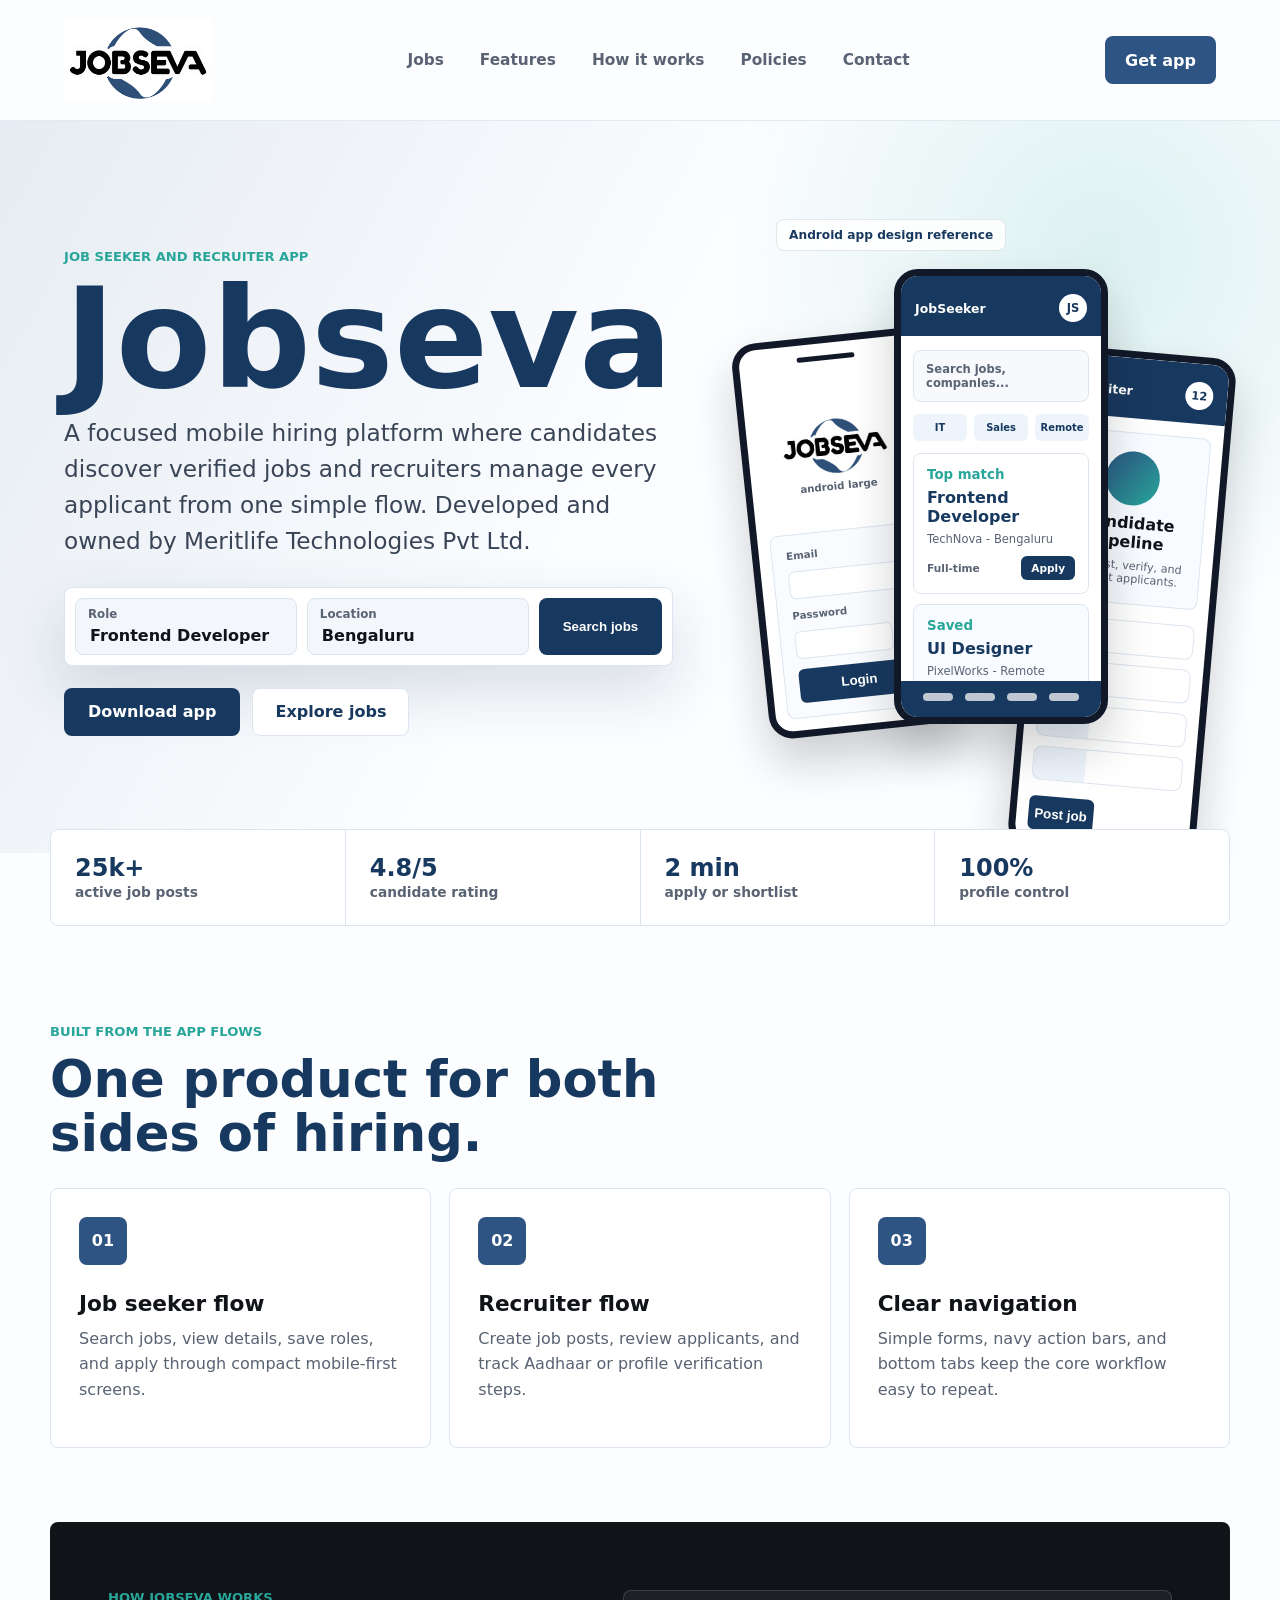
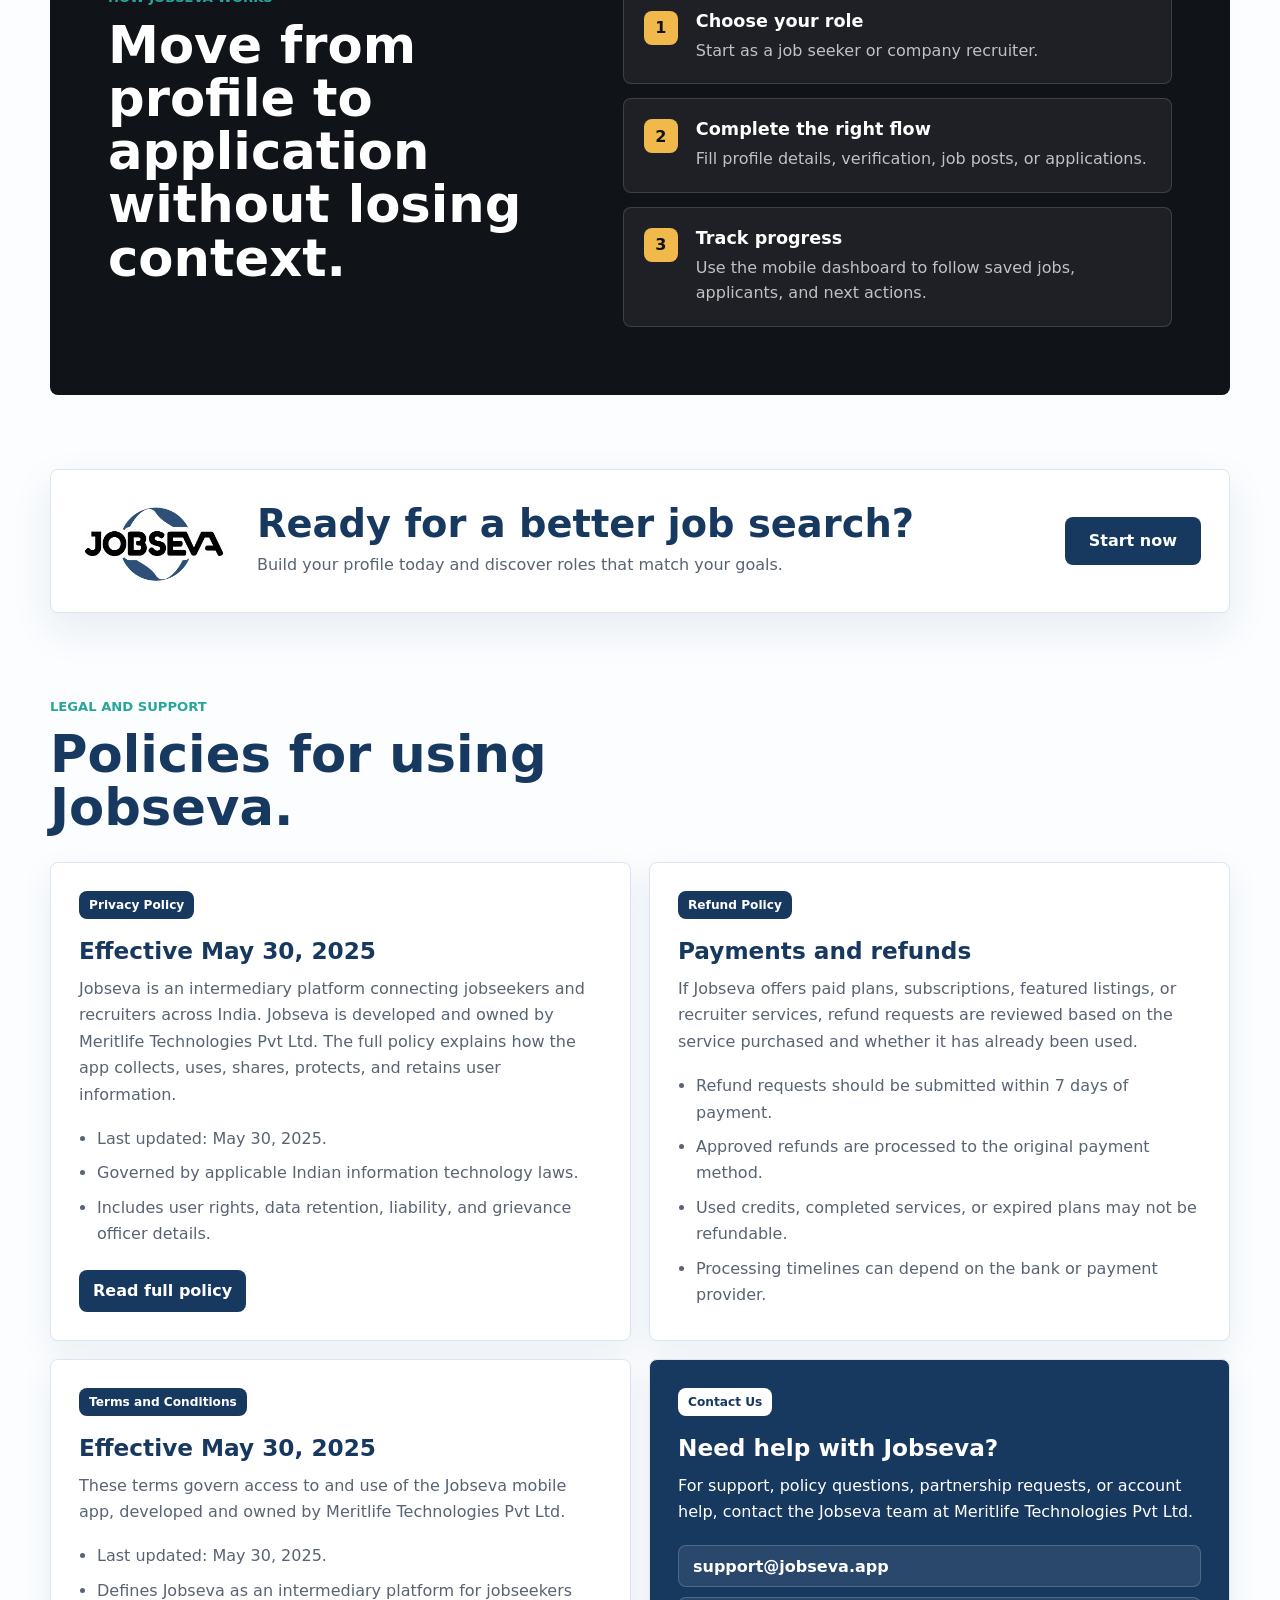
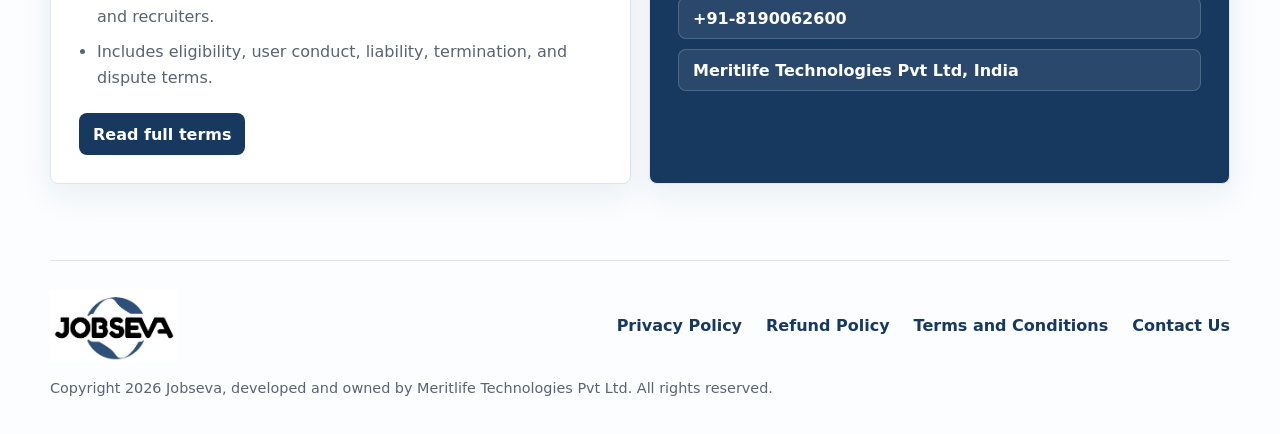
==== index.html @ 1d665de0 "initial commit" ====
<!DOCTYPE html>
<html lang="en">
  <head>
    <meta charset="UTF-8" />
    <meta name="viewport" content="width=device-width, initial-scale=1.0" />
    <title>Jobseva - Find Work That Fits</title>
    <link rel="stylesheet" href="styles.css" />
  </head>
  <body>
    <header class="site-header">
      <a class="brand" href="#" aria-label="Jobseva home">
        <img src="jobseva-logo-cropped.png" alt="Jobseva" />
      </a>
      <nav class="nav-links" aria-label="Primary navigation">
        <a href="#jobs">Jobs</a>
        <a href="#features">Features</a>
        <a href="#how">How it works</a>
        <a href="#policies">Policies</a>
        <a href="#contact">Contact</a>
      </nav>
      <a class="header-cta" href="#download">Get app</a>
    </header>

    <main>
      <section class="hero">
        <div class="hero-content">
          <p class="eyebrow">Job seeker and recruiter app</p>
          <h1>Jobseva</h1>
          <p class="hero-copy">
            A focused mobile hiring platform where candidates discover verified
            jobs and recruiters manage every applicant from one simple flow.
            Developed and owned by Meritlife Technologies Pvt Ltd.
          </p>

          <form class="search-panel" aria-label="Search jobs">
            <label>
              <span>Role</span>
              <input type="text" value="Frontend Developer" aria-label="Job role" />
            </label>
            <label>
              <span>Location</span>
              <input type="text" value="Bengaluru" aria-label="Job location" />
            </label>
            <button type="submit">Search jobs</button>
          </form>

          <div class="hero-actions" id="download">
            <a class="primary-action" href="#">Download app</a>
            <a class="secondary-action" href="#jobs">Explore jobs</a>
          </div>
        </div>

        <div class="app-showcase" aria-label="Jobseva app screens preview">
          <div class="showcase-label">Android app design reference</div>
          <div class="screen-stack">
            <section class="app-screen screen-login" aria-label="Login screen">
              <div class="status-bar"></div>
              <div class="splash-mark">
                <img src="jobseva-logo-cropped.png" alt="" />
                <span>android large</span>
              </div>
              <form class="login-card">
                <label>Email</label>
                <div class="input-line"></div>
                <label>Password</label>
                <div class="input-line short"></div>
                <button type="button">Login</button>
              </form>
            </section>

            <section class="app-screen screen-home" aria-label="Job seeker home screen">
              <div class="app-bar">
                <span>JobSeeker</span>
                <strong>JS</strong>
              </div>
              <div class="search-chip">Search jobs, companies...</div>
              <div class="category-row">
                <span>IT</span>
                <span>Sales</span>
                <span>Remote</span>
              </div>
              <article class="mobile-job-card" id="jobs">
                <small>Top match</small>
                <h2>Frontend Developer</h2>
                <p>TechNova - Bengaluru</p>
                <div>
                  <span>Full-time</span>
                  <strong>Apply</strong>
                </div>
              </article>
              <article class="mobile-job-card muted-card">
                <small>Saved</small>
                <h2>UI Designer</h2>
                <p>PixelWorks - Remote</p>
              </article>
              <nav class="bottom-nav" aria-label="App navigation">
                <span></span>
                <span></span>
                <span></span>
                <span></span>
              </nav>
            </section>

            <section class="app-screen screen-profile" aria-label="Recruiter dashboard screen">
              <div class="app-bar">
                <span>Recruiter</span>
                <strong>12</strong>
              </div>
              <div class="profile-panel">
                <div class="avatar"></div>
                <strong>Candidate pipeline</strong>
                <p>Shortlist, verify, and contact applicants.</p>
              </div>
              <div class="pipeline-list">
                <span></span>
                <span></span>
                <span></span>
                <span></span>
              </div>
              <button class="post-job" type="button">Post job</button>
            </section>
          </div>
        </div>
      </section>

      <section class="trust-band" aria-label="Jobseva highlights">
        <div>
          <strong>25k+</strong>
          <span>active job posts</span>
        </div>
        <div>
          <strong>4.8/5</strong>
          <span>candidate rating</span>
        </div>
        <div>
          <strong>2 min</strong>
          <span>apply or shortlist</span>
        </div>
        <div>
          <strong>100%</strong>
          <span>profile control</span>
        </div>
      </section>

      <section class="features" id="features">
        <div class="section-heading">
          <p class="eyebrow">Built from the app flows</p>
          <h2>One product for both sides of hiring.</h2>
        </div>
        <div class="feature-grid">
          <article>
            <span class="feature-icon">01</span>
            <h3>Job seeker flow</h3>
            <p>Search jobs, view details, save roles, and apply through compact mobile-first screens.</p>
          </article>
          <article>
            <span class="feature-icon">02</span>
            <h3>Recruiter flow</h3>
            <p>Create job posts, review applicants, and track Aadhaar or profile verification steps.</p>
          </article>
          <article>
            <span class="feature-icon">03</span>
            <h3>Clear navigation</h3>
            <p>Simple forms, navy action bars, and bottom tabs keep the core workflow easy to repeat.</p>
          </article>
        </div>
      </section>

      <section class="workflow" id="how">
        <div>
          <p class="eyebrow">How Jobseva works</p>
          <h2>Move from profile to application without losing context.</h2>
        </div>
        <ol>
          <li>
            <strong>Choose your role</strong>
            <span>Start as a job seeker or company recruiter.</span>
          </li>
          <li>
            <strong>Complete the right flow</strong>
            <span>Fill profile details, verification, job posts, or applications.</span>
          </li>
          <li>
            <strong>Track progress</strong>
            <span>Use the mobile dashboard to follow saved jobs, applicants, and next actions.</span>
          </li>
        </ol>
      </section>

      <section class="final-cta">
        <img src="jobseva-logo-cropped.png" alt="Jobseva" />
        <div>
          <h2>Ready for a better job search?</h2>
          <p>Build your profile today and discover roles that match your goals.</p>
        </div>
        <a href="#">Start now</a>
      </section>

      <section class="policies" id="policies">
        <div class="section-heading">
          <p class="eyebrow">Legal and support</p>
          <h2>Policies for using Jobseva.</h2>
        </div>

        <div class="policy-grid">
          <article id="privacy-policy">
            <span class="policy-kicker">Privacy Policy</span>
            <h3>Effective May 30, 2025</h3>
            <p>
              Jobseva is an intermediary platform connecting jobseekers and
              recruiters across India. Jobseva is developed and owned by
              Meritlife Technologies Pvt Ltd. The full policy explains how the
              app collects, uses, shares, protects, and retains user information.
            </p>
            <ul>
              <li>Last updated: May 30, 2025.</li>
              <li>Governed by applicable Indian information technology laws.</li>
              <li>Includes user rights, data retention, liability, and grievance officer details.</li>
            </ul>
            <div class="policy-actions">
              <a href="privacy-policy.html">Read full policy</a>
            </div>
          </article>

          <article id="refund-policy">
            <span class="policy-kicker">Refund Policy</span>
            <h3>Payments and refunds</h3>
            <p>
              If Jobseva offers paid plans, subscriptions, featured listings, or
              recruiter services, refund requests are reviewed based on the
              service purchased and whether it has already been used.
            </p>
            <ul>
              <li>Refund requests should be submitted within 7 days of payment.</li>
              <li>Approved refunds are processed to the original payment method.</li>
              <li>Used credits, completed services, or expired plans may not be refundable.</li>
              <li>Processing timelines can depend on the bank or payment provider.</li>
            </ul>
          </article>

          <article id="terms-and-conditions">
            <span class="policy-kicker">Terms and Conditions</span>
            <h3>Effective May 30, 2025</h3>
            <p>
              These terms govern access to and use of the Jobseva mobile app,
              developed and owned by Meritlife Technologies Pvt Ltd.
            </p>
            <ul>
              <li>Last updated: May 30, 2025.</li>
              <li>Defines Jobseva as an intermediary platform for jobseekers and recruiters.</li>
              <li>Includes eligibility, user conduct, liability, termination, and dispute terms.</li>
            </ul>
            <div class="policy-actions">
              <a href="terms-and-conditions.html">Read full terms</a>
            </div>
          </article>

          <article class="contact-card" id="contact">
            <span class="policy-kicker">Contact Us</span>
            <h3>Need help with Jobseva?</h3>
            <p>
              For support, policy questions, partnership requests, or account
              help, contact the Jobseva team at Meritlife Technologies Pvt Ltd.
            </p>
            <div class="contact-list">
              <a href="mailto:support@jobseva.app">support@jobseva.app</a>
              <a href="tel:+918190062600">+91-8190062600</a>
              <span>Meritlife Technologies Pvt Ltd, India</span>
            </div>
          </article>
        </div>
      </section>
    </main>

    <footer class="site-footer">
      <img src="jobseva-logo-cropped.png" alt="Jobseva" />
      <nav aria-label="Footer navigation">
        <a href="privacy-policy.html">Privacy Policy</a>
        <a href="#refund-policy">Refund Policy</a>
        <a href="terms-and-conditions.html">Terms and Conditions</a>
        <a href="#contact">Contact Us</a>
      </nav>
      <p>Copyright 2026 Jobseva, developed and owned by Meritlife Technologies Pvt Ltd. All rights reserved.</p>
    </footer>
  </body>
</html>
---- styles.css ----
:root {
  --ink: #101318;
  --muted: #596373;
  --brand: #2d5482;
  --brand-dark: #18395f;
  --teal: #28a69a;
  --gold: #f1b84b;
  --surface: #ffffff;
  --soft: #f3f7fb;
  --line: #dce5ef;
  --shadow: 0 24px 60px rgba(28, 54, 85, 0.16);
}

* {
  box-sizing: border-box;
}

html {
  scroll-behavior: smooth;
}

body {
  margin: 0;
  font-family: Inter, ui-sans-serif, system-ui, -apple-system, BlinkMacSystemFont, "Segoe UI", sans-serif;
  color: var(--ink);
  background: #fbfdff;
}

a {
  color: inherit;
  text-decoration: none;
}

.site-header {
  position: sticky;
  top: 0;
  z-index: 10;
  display: flex;
  align-items: center;
  justify-content: space-between;
  gap: 24px;
  padding: 18px clamp(20px, 5vw, 72px);
  border-bottom: 1px solid rgba(220, 229, 239, 0.82);
  background: rgba(251, 253, 255, 0.92);
  backdrop-filter: blur(18px);
}

.brand img {
  display: block;
  width: 148px;
  height: auto;
}

.nav-links {
  display: flex;
  gap: clamp(16px, 3vw, 36px);
  color: var(--muted);
  font-size: 0.96rem;
  font-weight: 700;
}

.nav-links a:hover {
  color: var(--brand);
}

.header-cta,
.primary-action,
.secondary-action,
.search-panel button,
.final-cta a {
  display: inline-flex;
  align-items: center;
  justify-content: center;
  min-height: 48px;
  border-radius: 8px;
  font-weight: 800;
}

.header-cta {
  padding: 0 20px;
  color: #fff;
  background: var(--brand);
}

.hero {
  display: grid;
  grid-template-columns: minmax(0, 1.02fr) minmax(330px, 0.78fr);
  gap: clamp(36px, 6vw, 90px);
  align-items: center;
  padding: clamp(42px, 5vw, 64px) clamp(20px, 5vw, 72px) 54px;
  background:
    linear-gradient(118deg, rgba(45, 84, 130, 0.1), transparent 48%),
    radial-gradient(circle at 86% 18%, rgba(40, 166, 154, 0.14), transparent 30%);
}

.hero-content {
  max-width: 760px;
}

.eyebrow {
  margin: 0 0 14px;
  color: var(--teal);
  font-size: 0.82rem;
  font-weight: 900;
  letter-spacing: 0;
  text-transform: uppercase;
}

h1,
h2,
h3,
p {
  margin-top: 0;
}

h1 {
  margin-bottom: 14px;
  color: var(--brand-dark);
  font-size: clamp(4rem, 12vw, 8.7rem);
  line-height: 0.88;
  letter-spacing: 0;
}

.hero-copy {
  max-width: 650px;
  margin-bottom: 28px;
  color: #394556;
  font-size: clamp(1.15rem, 2vw, 1.45rem);
  line-height: 1.55;
}

.search-panel {
  display: grid;
  grid-template-columns: 1fr 1fr auto;
  gap: 10px;
  max-width: 800px;
  padding: 10px;
  border: 1px solid var(--line);
  border-radius: 8px;
  background: var(--surface);
  box-shadow: var(--shadow);
}

.search-panel label {
  display: grid;
  gap: 4px;
  padding: 8px 12px;
  border: 1px solid var(--line);
  border-radius: 8px;
  background: var(--soft);
}

.search-panel span {
  color: var(--muted);
  font-size: 0.74rem;
  font-weight: 800;
}

.search-panel input {
  width: 100%;
  min-width: 0;
  border: 0;
  outline: 0;
  color: var(--ink);
  background: transparent;
  font: inherit;
  font-weight: 800;
}

.search-panel button,
.primary-action,
.final-cta a {
  border: 0;
  padding: 0 24px;
  color: #fff;
  background: var(--brand-dark);
  cursor: pointer;
}

.hero-actions {
  display: flex;
  flex-wrap: wrap;
  gap: 12px;
  margin-top: 22px;
}

.secondary-action {
  padding: 0 22px;
  border: 1px solid var(--line);
  color: var(--brand-dark);
  background: #fff;
}

.app-showcase {
  position: relative;
  display: grid;
  justify-items: center;
  min-height: 560px;
  padding: 34px 0 20px;
}

.showcase-label {
  justify-self: start;
  margin-left: 26px;
  padding: 8px 12px;
  border: 1px solid rgba(24, 57, 95, 0.12);
  border-radius: 8px;
  color: var(--brand-dark);
  background: rgba(255, 255, 255, 0.86);
  font-size: 0.76rem;
  font-weight: 900;
}

.screen-stack {
  position: relative;
  width: min(100%, 520px);
  height: 520px;
  margin-top: 8px;
}

.app-screen {
  position: absolute;
  overflow: hidden;
  width: 188px;
  min-height: 385px;
  padding: 12px;
  border: 7px solid #111827;
  border-radius: 24px;
  background: #fff;
  box-shadow: 0 24px 46px rgba(16, 19, 24, 0.2);
}

.screen-login {
  left: 0;
  top: 76px;
  transform: rotate(-6deg);
}

.screen-home {
  left: 144px;
  top: 10px;
  z-index: 2;
  width: 214px;
  min-height: 455px;
}

.screen-profile {
  right: 0;
  top: 92px;
  transform: rotate(5deg);
}

.status-bar {
  width: 58px;
  height: 5px;
  margin: 0 auto 34px;
  border-radius: 999px;
  background: #111827;
}

.splash-mark {
  display: grid;
  justify-items: center;
  gap: 4px;
  margin-bottom: 38px;
  padding-top: 18px;
}

.splash-mark img {
  width: 112px;
}

.splash-mark span {
  color: var(--muted);
  font-size: 0.64rem;
  font-weight: 800;
}

.login-card {
  display: grid;
  gap: 10px;
  padding: 14px;
  border: 1px solid var(--line);
  border-radius: 8px;
  background: #f9fbfe;
}

.login-card label {
  color: var(--muted);
  font-size: 0.64rem;
  font-weight: 900;
}

.input-line {
  height: 28px;
  border: 1px solid var(--line);
  border-radius: 6px;
  background: #fff;
}

.input-line.short {
  width: 82%;
}

.login-card button,
.post-job {
  min-height: 34px;
  border: 0;
  border-radius: 6px;
  color: #fff;
  background: var(--brand-dark);
  font-weight: 900;
}

.app-bar {
  display: flex;
  align-items: center;
  justify-content: space-between;
  margin: -12px -12px 14px;
  padding: 18px 14px 14px;
  color: #fff;
  background: var(--brand-dark);
  font-size: 0.78rem;
  font-weight: 900;
}

.app-bar strong {
  display: grid;
  place-items: center;
  width: 28px;
  height: 28px;
  border-radius: 999px;
  color: var(--brand-dark);
  background: #fff;
  font-size: 0.72rem;
}

.search-chip {
  padding: 11px 12px;
  border: 1px solid var(--line);
  border-radius: 8px;
  color: var(--muted);
  background: #f7f9fc;
  font-size: 0.72rem;
  font-weight: 800;
}

.category-row {
  display: grid;
  grid-template-columns: repeat(3, 1fr);
  gap: 7px;
  margin: 12px 0;
}

.category-row span {
  padding: 8px 0;
  border-radius: 6px;
  color: var(--brand-dark);
  background: #edf4fb;
  font-size: 0.62rem;
  font-weight: 900;
  text-align: center;
}

.mobile-job-card {
  display: grid;
  gap: 6px;
  margin-bottom: 10px;
  padding: 13px;
  border: 1px solid var(--line);
  border-radius: 8px;
  background: #fff;
}

.mobile-job-card small {
  color: var(--teal);
  font-weight: 900;
}

.mobile-job-card h2 {
  margin: 0;
  color: var(--brand-dark);
  font-size: 1rem;
}

.mobile-job-card p {
  margin: 0;
  color: var(--muted);
  font-size: 0.72rem;
}

.mobile-job-card div {
  display: flex;
  justify-content: space-between;
  align-items: center;
  margin-top: 4px;
}

.mobile-job-card span {
  color: var(--muted);
  font-size: 0.66rem;
  font-weight: 800;
}

.mobile-job-card strong {
  padding: 6px 10px;
  border-radius: 6px;
  color: #fff;
  background: var(--brand-dark);
  font-size: 0.66rem;
}

.muted-card {
  background: #f8fbff;
}

.bottom-nav {
  position: absolute;
  right: 0;
  bottom: 0;
  left: 0;
  display: grid;
  grid-template-columns: repeat(4, 1fr);
  gap: 12px;
  padding: 12px 22px 16px;
  background: var(--brand-dark);
}

.bottom-nav span {
  height: 8px;
  border-radius: 999px;
  background: rgba(255, 255, 255, 0.72);
}

.profile-panel {
  display: grid;
  justify-items: center;
  gap: 8px;
  padding: 18px 12px;
  border: 1px solid var(--line);
  border-radius: 8px;
  background: #f8fbff;
  text-align: center;
}

.avatar {
  width: 54px;
  height: 54px;
  border-radius: 999px;
  background: linear-gradient(135deg, var(--brand), var(--teal));
}

.profile-panel p {
  margin: 0;
  color: var(--muted);
  font-size: 0.7rem;
}

.pipeline-list {
  display: grid;
  gap: 10px;
  margin: 16px 0;
}

.pipeline-list span {
  height: 34px;
  border: 1px solid var(--line);
  border-radius: 8px;
  background: linear-gradient(90deg, #edf4fb 35%, #fff 35%);
}

.trust-band strong {
  display: block;
  color: var(--brand-dark);
  font-size: 1.5rem;
}

.trust-band span {
  color: var(--muted);
  font-size: 0.86rem;
  font-weight: 700;
}

.trust-band,
.features,
.workflow,
.final-cta,
.policies,
.site-footer {
  margin: 0 auto;
  width: min(1180px, calc(100% - 40px));
}

.trust-band {
  display: grid;
  grid-template-columns: repeat(4, 1fr);
  gap: 1px;
  overflow: hidden;
  border: 1px solid var(--line);
  border-radius: 8px;
  background: var(--line);
  transform: translateY(-24px);
}

.trust-band div {
  padding: 24px;
  background: #fff;
}

.features {
  padding: 74px 0;
}

.section-heading {
  max-width: 620px;
  margin-bottom: 28px;
}

.section-heading h2,
.workflow h2,
.final-cta h2 {
  margin-bottom: 0;
  color: var(--brand-dark);
  font-size: clamp(2rem, 4vw, 3.4rem);
  line-height: 1.04;
}

.feature-grid {
  display: grid;
  grid-template-columns: repeat(3, 1fr);
  gap: 18px;
}

.feature-grid article {
  min-height: 250px;
  padding: 28px;
  border: 1px solid var(--line);
  border-radius: 8px;
  background: #fff;
}

.feature-icon {
  display: inline-flex;
  align-items: center;
  justify-content: center;
  width: 48px;
  height: 48px;
  margin-bottom: 26px;
  border-radius: 8px;
  color: #fff;
  background: var(--brand);
  font-weight: 900;
}

.feature-grid h3 {
  margin-bottom: 10px;
  font-size: 1.35rem;
}

.feature-grid p,
.workflow span,
.final-cta p {
  color: var(--muted);
  line-height: 1.6;
}

.workflow {
  display: grid;
  grid-template-columns: 0.85fr 1fr;
  gap: 48px;
  align-items: start;
  padding: 68px clamp(22px, 5vw, 58px);
  border-radius: 8px;
  color: #fff;
  background: #101318;
}

.workflow h2 {
  color: #fff;
}

.workflow ol {
  display: grid;
  gap: 14px;
  margin: 0;
  padding: 0;
  list-style: none;
  counter-reset: step;
}

.workflow li {
  position: relative;
  padding: 20px 20px 20px 72px;
  border: 1px solid rgba(255, 255, 255, 0.14);
  border-radius: 8px;
  background: rgba(255, 255, 255, 0.06);
}

.workflow li::before {
  position: absolute;
  top: 20px;
  left: 20px;
  display: grid;
  place-items: center;
  width: 34px;
  height: 34px;
  border-radius: 8px;
  color: #101318;
  background: var(--gold);
  content: counter(step);
  counter-increment: step;
  font-weight: 900;
}

.workflow strong {
  display: block;
  margin-bottom: 7px;
  font-size: 1.1rem;
}

.workflow span {
  color: rgba(255, 255, 255, 0.72);
}

.final-cta {
  display: grid;
  grid-template-columns: auto 1fr auto;
  gap: 28px;
  align-items: center;
  margin-top: 74px;
  margin-bottom: 44px;
  padding: 28px;
  border: 1px solid var(--line);
  border-radius: 8px;
  background: #fff;
  box-shadow: 0 16px 42px rgba(28, 54, 85, 0.09);
}

.final-cta img {
  width: 150px;
}

.final-cta h2 {
  font-size: clamp(1.8rem, 3vw, 2.5rem);
}

.final-cta p {
  margin: 8px 0 0;
}

.final-cta a {
  min-width: 132px;
}

.policies {
  padding: 42px 0 76px;
}

.policy-grid {
  display: grid;
  grid-template-columns: repeat(2, 1fr);
  gap: 18px;
}

.policy-grid article {
  min-height: 340px;
  padding: 28px;
  border: 1px solid var(--line);
  border-radius: 8px;
  background: #fff;
  box-shadow: 0 12px 34px rgba(28, 54, 85, 0.07);
}

.policy-kicker {
  display: inline-flex;
  margin-bottom: 18px;
  padding: 7px 10px;
  border-radius: 8px;
  color: #fff;
  background: var(--brand-dark);
  font-size: 0.76rem;
  font-weight: 900;
}

.policy-grid h3 {
  margin-bottom: 12px;
  color: var(--brand-dark);
  font-size: 1.45rem;
}

.policy-grid p,
.policy-grid li {
  color: var(--muted);
  line-height: 1.65;
}

.policy-grid ul {
  display: grid;
  gap: 8px;
  margin: 18px 0 0;
  padding-left: 18px;
}

.contact-card {
  color: #fff;
  background: var(--brand-dark) !important;
}

.contact-card .policy-kicker {
  color: var(--brand-dark);
  background: #fff;
}

.contact-card h3,
.contact-card p {
  color: #fff;
}

.contact-list {
  display: grid;
  gap: 10px;
  margin-top: 20px;
}

.contact-list a,
.contact-list span {
  display: flex;
  align-items: center;
  min-height: 42px;
  padding: 0 14px;
  border: 1px solid rgba(255, 255, 255, 0.18);
  border-radius: 8px;
  color: #fff;
  background: rgba(255, 255, 255, 0.08);
  font-weight: 800;
}

.site-footer {
  display: grid;
  grid-template-columns: auto 1fr;
  gap: 18px 34px;
  align-items: center;
  padding: 28px 0 38px;
  border-top: 1px solid var(--line);
}

.site-footer img {
  width: 128px;
}

.site-footer nav {
  display: flex;
  flex-wrap: wrap;
  justify-content: flex-end;
  gap: 14px 24px;
  color: var(--brand-dark);
  font-weight: 800;
}

.site-footer p {
  grid-column: 1 / -1;
  margin: 0;
  color: var(--muted);
  font-size: 0.9rem;
}

.policy-actions {
  display: flex;
  flex-wrap: wrap;
  gap: 10px;
  margin-top: 22px;
}

.policy-actions a {
  display: inline-flex;
  align-items: center;
  min-height: 42px;
  padding: 0 14px;
  border-radius: 8px;
  color: #fff;
  background: var(--brand-dark);
  font-weight: 900;
}

.policy-actions a + a {
  border: 1px solid var(--line);
  color: var(--brand-dark);
  background: #fff;
}

.legal-page {
  background: #f6f9fc;
}

.legal-shell {
  width: min(980px, calc(100% - 40px));
  margin: 0 auto;
  padding: 54px 0 70px;
}

.legal-hero {
  margin-bottom: 26px;
  padding: 34px;
  border: 1px solid var(--line);
  border-radius: 8px;
  background: #fff;
}

.legal-hero h1 {
  margin-bottom: 12px;
  font-size: clamp(3rem, 8vw, 5.8rem);
}

.legal-hero p:last-child {
  margin-bottom: 0;
  color: var(--muted);
  font-weight: 800;
}

.legal-document {
  padding: clamp(24px, 5vw, 44px);
  border: 1px solid var(--line);
  border-radius: 8px;
  background: #fff;
  box-shadow: 0 16px 42px rgba(28, 54, 85, 0.08);
}

.legal-document h2 {
  margin: 32px 0 12px;
  color: var(--brand-dark);
  font-size: 1.55rem;
  line-height: 1.2;
}

.legal-document h2:first-child {
  margin-top: 0;
}

.legal-document h3 {
  margin: 22px 0 8px;
  color: var(--ink);
  font-size: 1.08rem;
}

.legal-document p,
.legal-document li {
  color: #3f4b5b;
  line-height: 1.75;
}

.legal-document ul {
  display: grid;
  gap: 8px;
  margin: 12px 0 0;
  padding-left: 20px;
}

.legal-document a {
  color: var(--brand-dark);
  font-weight: 900;
  text-decoration: underline;
  text-underline-offset: 3px;
}

.copyright-line {
  margin-top: 28px;
  color: var(--muted) !important;
  font-weight: 800;
}

@media (max-width: 920px) {
  .nav-links {
    display: none;
  }

  .hero {
    grid-template-columns: 1fr;
    padding-top: 42px;
  }

  .hero-content {
    max-width: none;
  }

  .app-showcase {
    min-height: 520px;
  }

  .trust-band,
  .feature-grid,
  .workflow,
  .policy-grid {
    grid-template-columns: 1fr 1fr;
  }

  .workflow {
    gap: 28px;
  }
}

@media (max-width: 680px) {
  .site-header {
    padding: 14px 18px;
  }

  .brand img {
    width: 124px;
  }

  .header-cta {
    min-height: 42px;
    padding: 0 14px;
  }

  .hero {
    min-height: auto;
    padding: 34px 18px 56px;
  }

  h1 {
    font-size: clamp(3.4rem, 18vw, 5.5rem);
  }

  .search-panel {
    grid-template-columns: 1fr;
  }

  .search-panel button {
    width: 100%;
  }

  .app-showcase {
    min-height: 470px;
    padding-top: 12px;
  }

  .showcase-label {
    margin-left: 0;
  }

  .screen-stack {
    width: 340px;
    height: 430px;
  }

  .app-screen {
    width: 154px;
    min-height: 316px;
    border-width: 5px;
    border-radius: 20px;
  }

  .screen-login {
    left: 0;
    top: 76px;
  }

  .screen-home {
    left: 92px;
    top: 14px;
    width: 174px;
    min-height: 380px;
  }

  .screen-profile {
    right: 0;
    top: 90px;
  }

  .splash-mark img {
    width: 86px;
  }

  .screen-login .login-card,
  .screen-profile .pipeline-list {
    display: none;
  }

  .trust-band,
  .feature-grid,
  .workflow,
  .final-cta,
  .policy-grid,
  .site-footer {
    grid-template-columns: 1fr;
  }

  .trust-band,
  .features,
  .workflow,
  .final-cta,
  .policies,
  .site-footer {
    width: calc(100% - 32px);
  }

  .trust-band {
    transform: translateY(-12px);
  }

  .features {
    padding: 48px 0;
  }

  .feature-grid article {
    min-height: auto;
  }

  .workflow {
    padding: 36px 22px;
  }

  .final-cta {
    margin-top: 42px;
    text-align: left;
  }

  .final-cta a {
    width: 100%;
  }

  .policies {
    padding: 38px 0 54px;
  }

  .policy-grid article {
    min-height: auto;
    padding: 22px;
  }

  .site-footer nav {
    justify-content: flex-start;
  }

  .legal-shell {
    width: calc(100% - 32px);
    padding: 36px 0 52px;
  }

  .legal-hero {
    padding: 24px;
  }
}
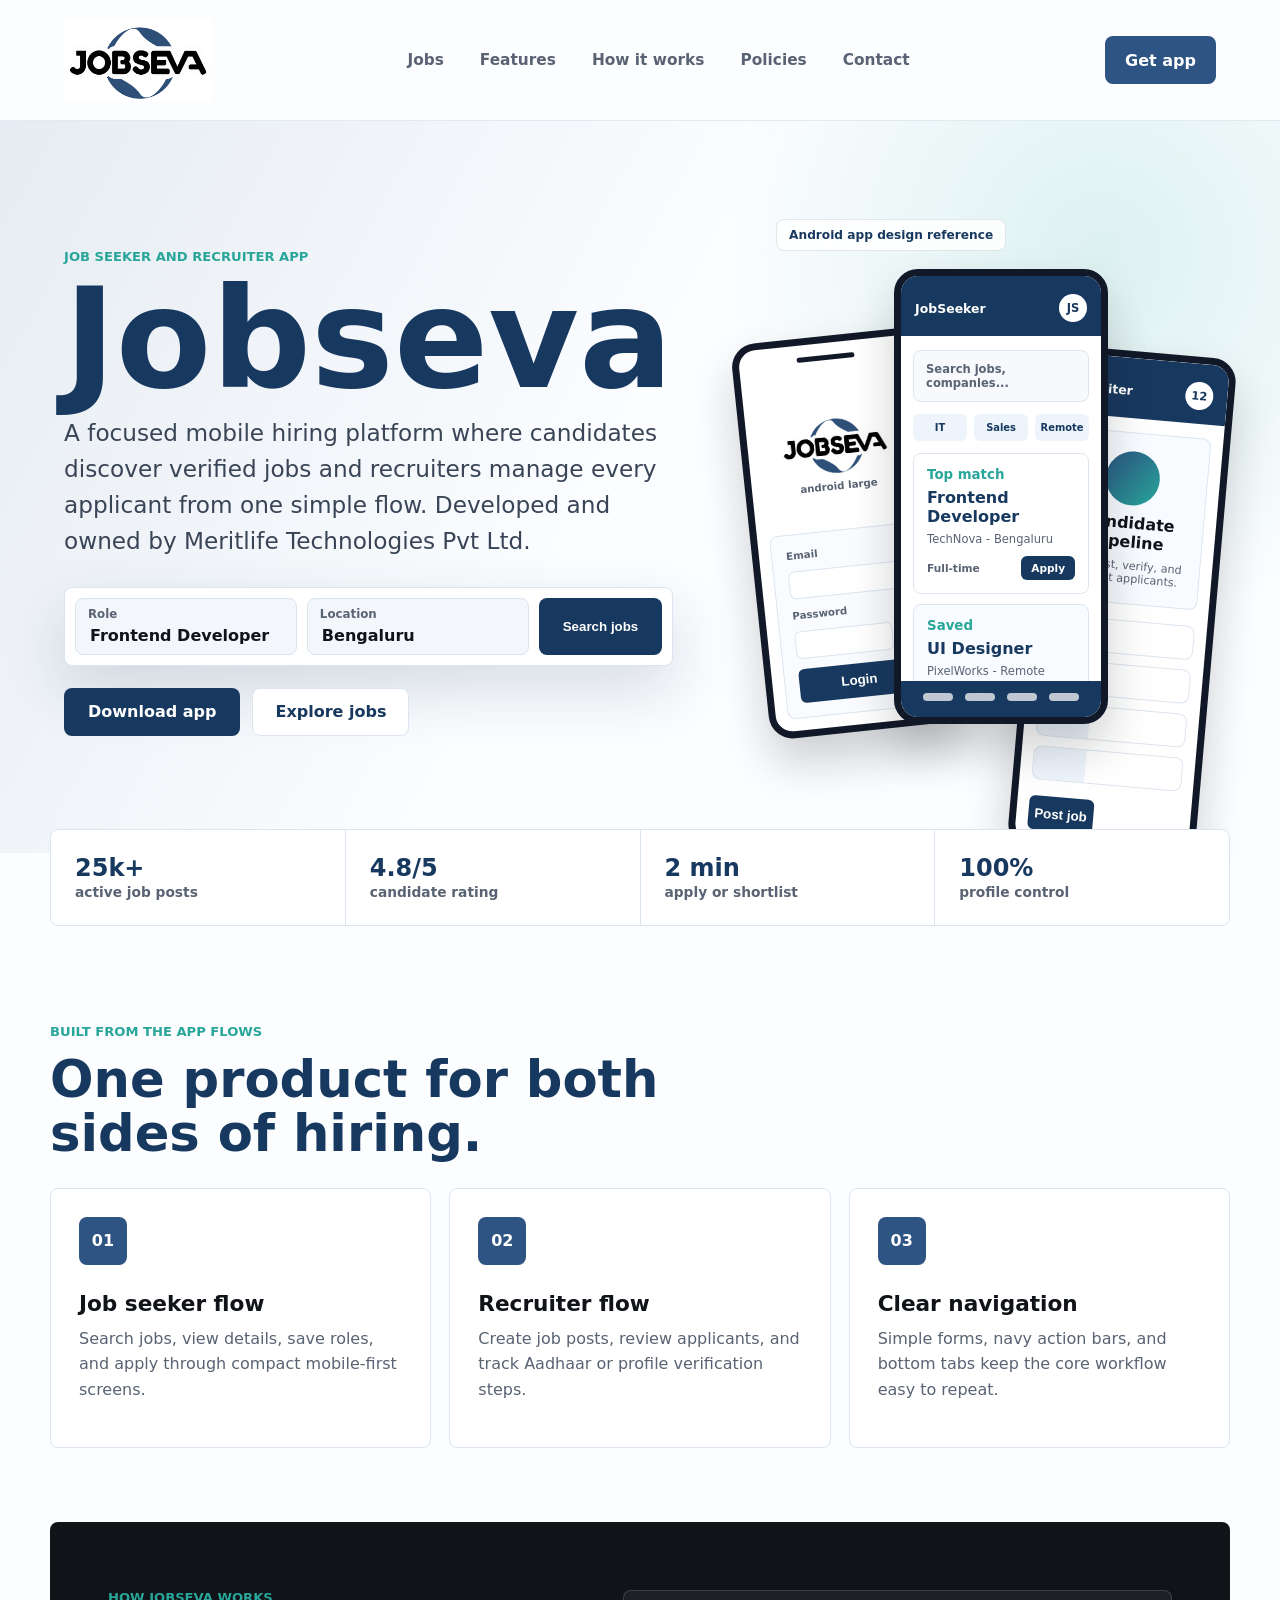
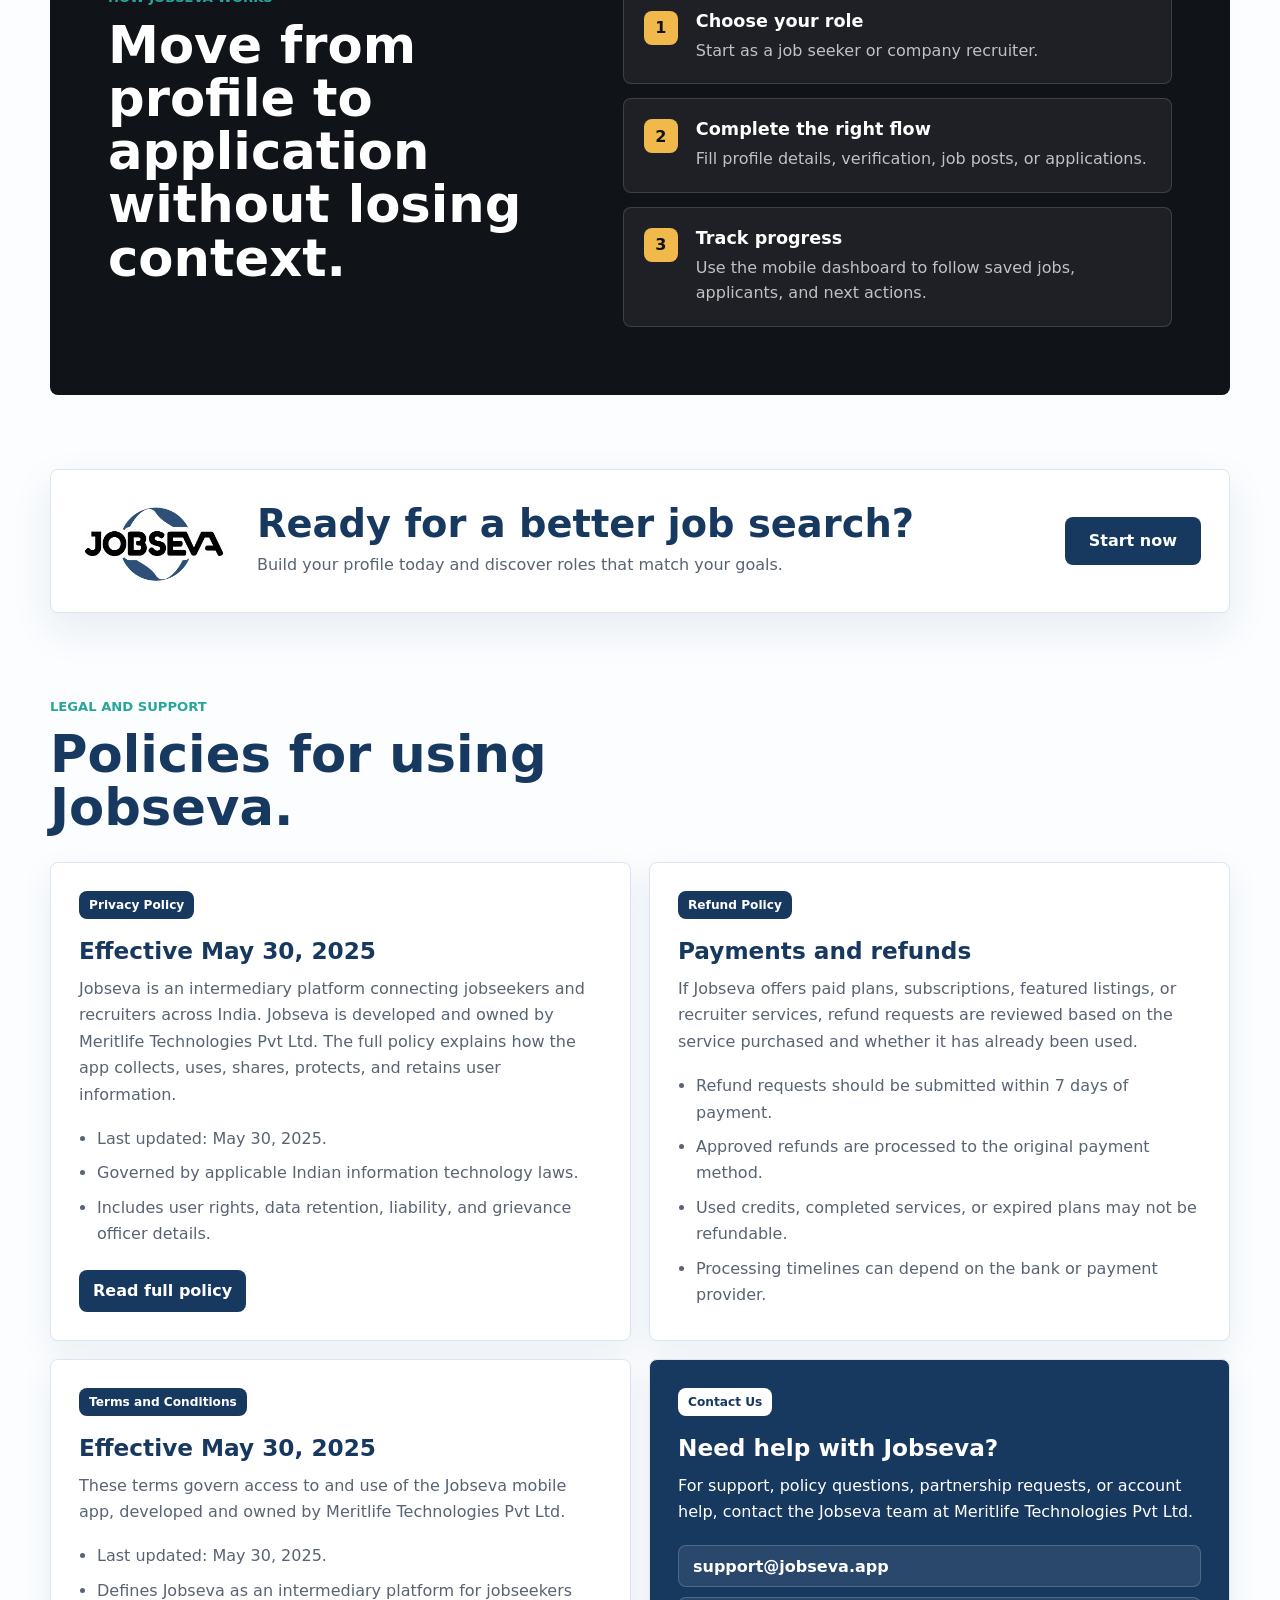
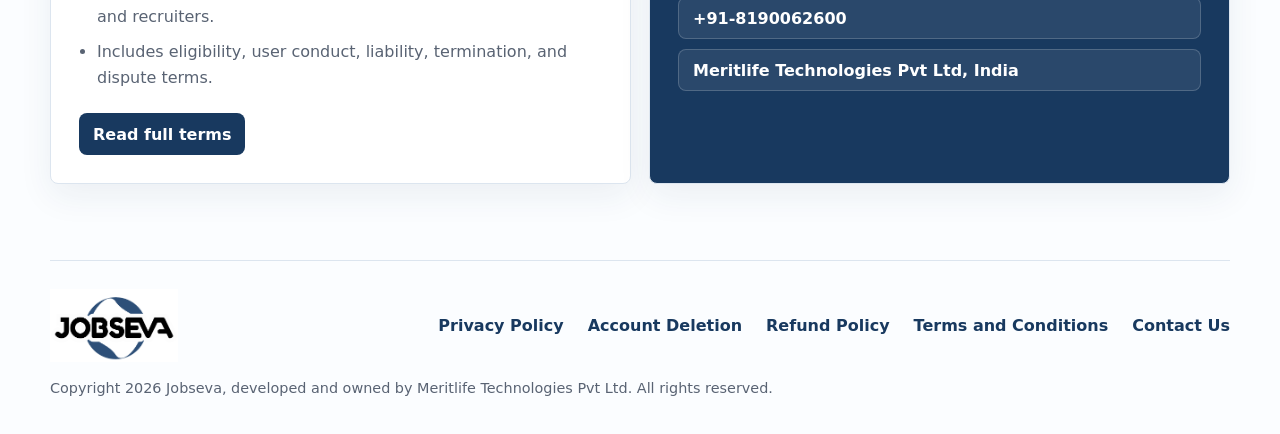
==== commit a38c8095: "add favicon, account deletion page, and footer link" ====
--- a/index.html
+++ b/index.html
@@ -5,6 +5,7 @@
     <meta name="viewport" content="width=device-width, initial-scale=1.0" />
     <title>Jobseva - Find Work That Fits</title>
     <link rel="stylesheet" href="styles.css" />
+    <link rel="icon" type="image/png" href="jobseva-logo.png" />
   </head>
   <body>
     <header class="site-header">
@@ -276,6 +277,7 @@
       <img src="jobseva-logo-cropped.png" alt="Jobseva" />
       <nav aria-label="Footer navigation">
         <a href="privacy-policy.html">Privacy Policy</a>
+        <a href="account-deletion.html">Account Deletion</a>
         <a href="#refund-policy">Refund Policy</a>
         <a href="terms-and-conditions.html">Terms and Conditions</a>
         <a href="#contact">Contact Us</a>
